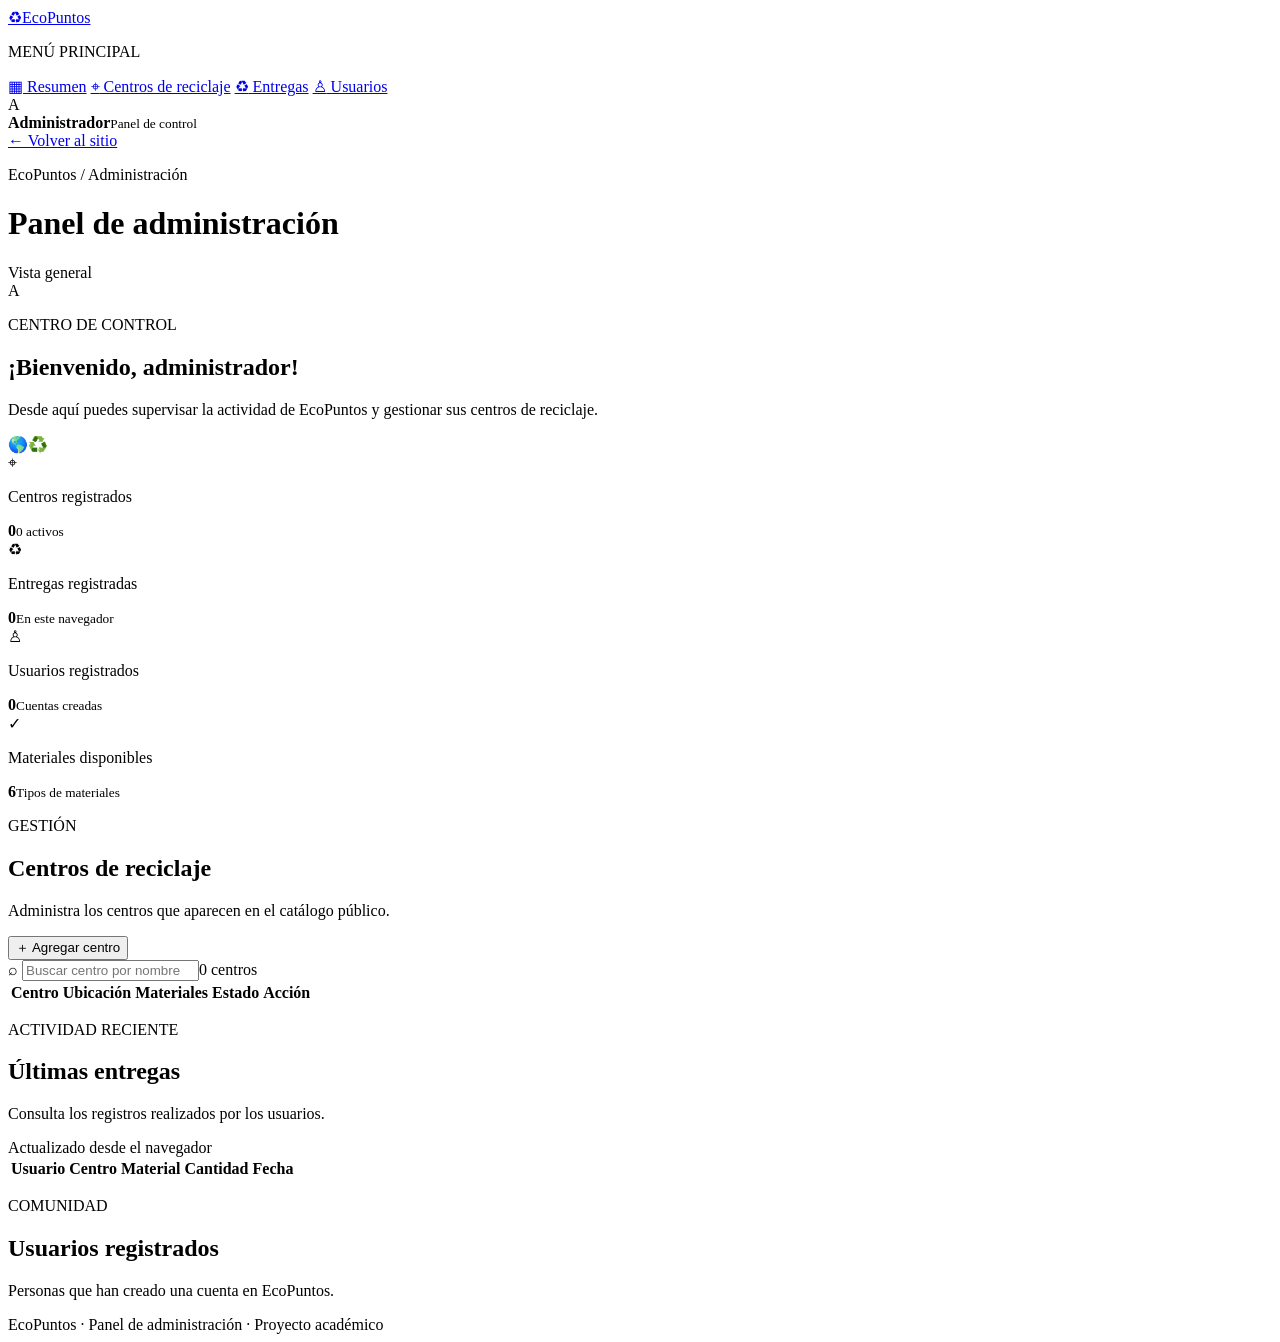
==== admin.html @ 8d101d9e "feat: agregar panel visual de administración" ====
<!doctype html>
<html lang="es">
<head>
  <meta charset="utf-8">
  <meta name="viewport" content="width=device-width, initial-scale=1">
  <meta name="description" content="Panel de administración de EcoPuntos.">
  <title>EcoPuntos | Panel de administración</title>
  <link rel="stylesheet" href="css/admin.css">
  <script src="js/centros-data.js" defer></script>
  <script src="js/admin.js" defer></script>
</head>
<body>
  <div class="admin-layout">
    <aside class="sidebar">
      <a class="brand" href="index.html"><span class="brand-icon">♻</span><span>EcoPuntos</span></a>
      <p class="sidebar-label">MENÚ PRINCIPAL</p>
      <nav class="side-nav" aria-label="Menú de administración">
        <a class="active" href="#resumen"><span>▦</span> Resumen</a>
        <a href="#centros"><span>⌖</span> Centros de reciclaje</a>
        <a href="#entregas"><span>♻</span> Entregas</a>
        <a href="#usuarios"><span>♙</span> Usuarios</a>
      </nav>
      <div class="sidebar-bottom">
        <div class="admin-profile"><div class="avatar">A</div><div><strong>Administrador</strong><small>Panel de control</small></div></div>
        <a class="back-link" href="index.html">← Volver al sitio</a>
      </div>
    </aside>

    <main class="main-content" id="resumen">
      <header class="topbar">
        <div><p class="breadcrumb">EcoPuntos / Administración</p><h1>Panel de administración</h1></div>
        <div class="topbar-right"><span class="status-dot"></span><span>Vista general</span><div class="top-avatar">A</div></div>
      </header>

      <section class="welcome-banner">
        <div><p class="eyebrow">CENTRO DE CONTROL</p><h2>¡Bienvenido, administrador!</h2><p>Desde aquí puedes supervisar la actividad de EcoPuntos y gestionar sus centros de reciclaje.</p></div>
        <div class="banner-art" aria-hidden="true">🌎<span>♻️</span></div>
      </section>

      <section class="stats-grid" aria-label="Resumen de EcoPuntos">
        <article class="stat-card"><div class="stat-icon green">⌖</div><p>Centros registrados</p><strong id="stat-centers">0</strong><small id="stat-active-centers">0 activos</small></article>
        <article class="stat-card"><div class="stat-icon blue">♻</div><p>Entregas registradas</p><strong id="stat-deliveries">0</strong><small>En este navegador</small></article>
        <article class="stat-card"><div class="stat-icon orange">♙</div><p>Usuarios registrados</p><strong id="stat-users">0</strong><small>Cuentas creadas</small></article>
        <article class="stat-card"><div class="stat-icon purple">✓</div><p>Materiales disponibles</p><strong id="stat-materials">6</strong><small>Tipos de materiales</small></article>
      </section>

      <section class="content-section" id="centros">
        <div class="section-heading"><div><p class="eyebrow">GESTIÓN</p><h2>Centros de reciclaje</h2><p>Administra los centros que aparecen en el catálogo público.</p></div><button class="primary-button" id="open-center-form" type="button">＋ Agregar centro</button></div>
        <div class="toolbar"><label class="search-box">⌕ <input id="center-search" type="search" placeholder="Buscar centro por nombre o ubicación"></label><span class="muted" id="center-count">0 centros</span></div>
        <div class="table-wrap"><table><thead><tr><th>Centro</th><th>Ubicación</th><th>Materiales</th><th>Estado</th><th>Acción</th></tr></thead><tbody id="centers-table"></tbody></table></div>
        <p class="empty-state" id="centers-empty" hidden>No se encontraron centros.</p>
      </section>

      <section class="content-section" id="entregas">
        <div class="section-heading"><div><p class="eyebrow">ACTIVIDAD RECIENTE</p><h2>Últimas entregas</h2><p>Consulta los registros realizados por los usuarios.</p></div><span class="section-tag">Actualizado desde el navegador</span></div>
        <div class="table-wrap"><table><thead><tr><th>Usuario</th><th>Centro</th><th>Material</th><th>Cantidad</th><th>Fecha</th></tr></thead><tbody id="deliveries-table"></tbody></table></div>
        <p class="empty-state" id="deliveries-empty" hidden>Aún no hay entregas registradas.</p>
      </section>

      <section class="content-section" id="usuarios">
        <div class="section-heading"><div><p class="eyebrow">COMUNIDAD</p><h2>Usuarios registrados</h2><p>Personas que han creado una cuenta en EcoPuntos.</p></div></div>
        <div class="users-grid" id="users-grid"></div>
        <p class="empty-state" id="users-empty" hidden>Aún no hay usuarios registrados.</p>
      </section>

      <footer class="admin-footer">EcoPuntos · Panel de administración · Proyecto académico</footer>
    </main>
  </div>

  <dialog class="center-dialog" id="center-dialog">
    <form id="center-form" method="dialog">
      <div class="dialog-heading"><div><p class="eyebrow">GESTIÓN DE CENTROS</p><h2 id="dialog-title">Agregar centro</h2></div><button class="close-button" id="close-center-form" type="button" aria-label="Cerrar">×</button></div>
      <label>Nombre del centro<input id="center-name" required maxlength="70" placeholder="Ej. Centro de reciclaje"></label>
      <label>Ubicación<input id="center-location" required maxlength="100" placeholder="Ej. Monterrey, Nuevo León"></label>
      <label>Descripción<textarea id="center-description" rows="3" placeholder="Describe brevemente el centro"></textarea></label>
      <fieldset><legend>Materiales que recibe</legend>
        <div class="material-options">
          <label><input type="checkbox" value="plastico"> Plástico</label><label><input type="checkbox" value="papel"> Papel</label>
          <label><input type="checkbox" value="carton"> Cartón</label><label><input type="checkbox" value="vidrio"> Vidrio</label>
          <label><input type="checkbox" value="metal"> Metal</label><label><input type="checkbox" value="electronicos"> Electrónicos</label>
        </div>
      </fieldset>
      <p class="form-message" id="center-form-message" role="status"></p>
      <div class="dialog-actions"><button class="secondary-button" id="cancel-center-form" type="button">Cancelar</button><button class="primary-button" id="save-center" type="submit">Guardar centro</button></div>
    </form>
  </dialog>
</body>
</html>
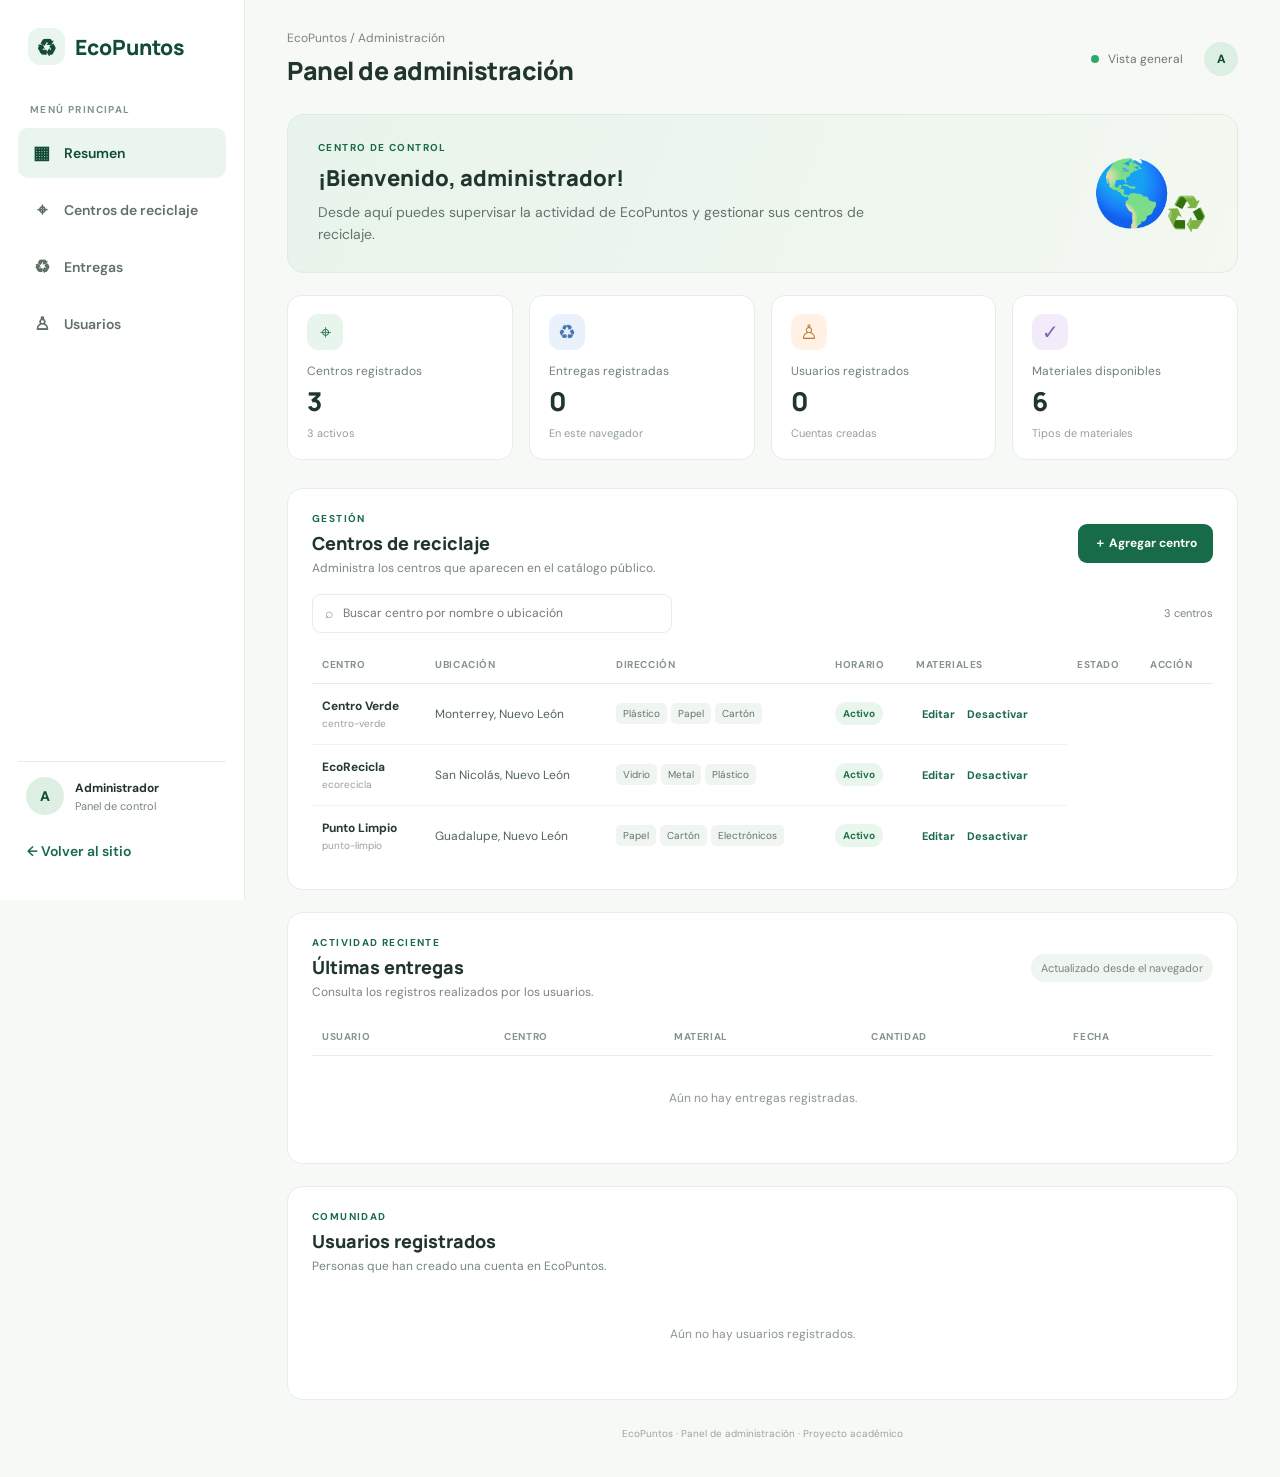
==== commit 76357bdd: "feat: agregar direccion y horario a la gestion de centros" ====
--- a/admin.html
+++ b/admin.html
@@ -47,7 +47,7 @@
       <section class="content-section" id="centros">
         <div class="section-heading"><div><p class="eyebrow">GESTIÓN</p><h2>Centros de reciclaje</h2><p>Administra los centros que aparecen en el catálogo público.</p></div><button class="primary-button" id="open-center-form" type="button">＋ Agregar centro</button></div>
         <div class="toolbar"><label class="search-box">⌕ <input id="center-search" type="search" placeholder="Buscar centro por nombre o ubicación"></label><span class="muted" id="center-count">0 centros</span></div>
-        <div class="table-wrap"><table><thead><tr><th>Centro</th><th>Ubicación</th><th>Materiales</th><th>Estado</th><th>Acción</th></tr></thead><tbody id="centers-table"></tbody></table></div>
+        <div class="table-wrap"><table><thead><tr><th>Centro</th><th>Ubicación</th><th>Dirección</th><th>Horario</th><th>Materiales</th><th>Estado</th><th>Acción</th></tr></thead><tbody id="centers-table"></tbody></table></div>
         <p class="empty-state" id="centers-empty" hidden>No se encontraron centros.</p>
       </section>
 
@@ -71,7 +71,9 @@
     <form id="center-form" method="dialog">
       <div class="dialog-heading"><div><p class="eyebrow">GESTIÓN DE CENTROS</p><h2 id="dialog-title">Agregar centro</h2></div><button class="close-button" id="close-center-form" type="button" aria-label="Cerrar">×</button></div>
       <label>Nombre del centro<input id="center-name" required maxlength="70" placeholder="Ej. Centro de reciclaje"></label>
-      <label>Ubicación<input id="center-location" required maxlength="100" placeholder="Ej. Monterrey, Nuevo León"></label>
+      <label>Ubicación general<input id="center-location" required maxlength="100" placeholder="Ej. Monterrey, Nuevo León"></label>
+      <label>Dirección completa<input id="center-address" maxlength="180" placeholder="Calle, número, colonia y código postal"></label>
+      <label>Horario de atención<input id="center-schedule" maxlength="120" placeholder="Ej. Lunes a viernes, 9:00 a 18:00"></label>
       <label>Descripción<textarea id="center-description" rows="3" placeholder="Describe brevemente el centro"></textarea></label>
       <fieldset><legend>Materiales que recibe</legend>
         <div class="material-options">
--- a/css/admin.css
+++ b/css/admin.css
@@ -0,0 +1,5 @@
+@import url('https://fonts.googleapis.com/css2?family=DM+Sans:wght@400;500;600;700&family=Manrope:wght@500;600;700;800&display=swap');
+:root{--green:#176b48;--green-dark:#124c37;--green-light:#e9f5ed;--ink:#20352b;--muted:#78867e;--line:#e7ede8;--surface:#fff;--bg:#f6f9f6}
+*{box-sizing:border-box}html{scroll-behavior:smooth}body{margin:0;background:var(--bg);color:var(--ink);font-family:'DM Sans',Arial,sans-serif;font-size:14px}.admin-layout{min-height:100vh}.sidebar{width:245px;position:fixed;inset:0 auto 0 0;background:#fff;border-right:1px solid var(--line);padding:28px 18px;display:flex;flex-direction:column;z-index:5}.brand{display:flex;align-items:center;gap:10px;color:var(--green-dark);font:800 21px Manrope,sans-serif;text-decoration:none;padding:0 10px 38px}.brand-icon{display:grid;place-items:center;width:37px;height:37px;border-radius:12px;background:var(--green-light);font-size:23px}.sidebar-label,.eyebrow{font-size:10px;letter-spacing:1.4px;font-weight:700;color:#84948a}.sidebar-label{padding:0 12px;margin:0 0 12px}.side-nav{display:grid;gap:7px}.side-nav a{display:flex;align-items:center;gap:13px;padding:13px 14px;border-radius:10px;color:#617067;text-decoration:none;font-weight:600;transition:.2s}.side-nav a span{width:19px;text-align:center;font-size:18px}.side-nav a:hover,.side-nav a.active{background:var(--green-light);color:var(--green-dark)}.sidebar-bottom{margin-top:auto}.admin-profile{display:flex;align-items:center;gap:11px;padding:15px 8px;border-top:1px solid var(--line)}.avatar,.top-avatar{display:grid;place-items:center;border-radius:50%;background:#dcefe2;color:var(--green-dark);font-weight:800}.avatar{width:38px;height:38px}.admin-profile strong,.admin-profile small{display:block}.admin-profile strong{font-size:12px}.admin-profile small{font-size:11px;color:var(--muted);margin-top:3px}.back-link{display:block;padding:12px 9px;color:var(--green);text-decoration:none;font-weight:600}.main-content{max-width:1500px;margin-left:245px;padding:30px 42px 22px}.topbar{display:flex;align-items:center;justify-content:space-between;margin-bottom:26px}.breadcrumb{font-size:12px;color:var(--muted);margin:0 0 7px}.topbar h1{font:800 25px Manrope,sans-serif;margin:0;letter-spacing:-.5px}.topbar-right{display:flex;align-items:center;gap:9px;color:#6d7b72;font-size:12px}.status-dot{width:8px;height:8px;border-radius:50%;background:#2eaa68}.top-avatar{width:34px;height:34px;margin-left:12px}.welcome-banner{background:linear-gradient(110deg,#e8f4eb,#f3f8f1);border:1px solid #dcecdf;border-radius:17px;padding:26px 30px;display:flex;justify-content:space-between;align-items:center;overflow:hidden}.welcome-banner .eyebrow{color:var(--green);margin:0 0 9px}.welcome-banner h2{font:800 22px Manrope,sans-serif;margin:0 0 8px}.welcome-banner p:last-child{margin:0;color:#62746a;max-width:590px;line-height:1.6}.banner-art{font-size:64px;position:relative;padding:0 35px 0 15px}.banner-art span{font-size:33px;position:absolute;right:0;bottom:0}.stats-grid{display:grid;grid-template-columns:repeat(4,minmax(0,1fr));gap:16px;margin:22px 0 28px}.stat-card{background:#fff;border:1px solid var(--line);border-radius:14px;padding:18px 19px;min-height:140px}.stat-icon{width:36px;height:36px;border-radius:11px;display:grid;place-items:center;font-size:20px;margin-bottom:13px}.stat-icon.green{background:#e8f5ec;color:#24764d}.stat-icon.blue{background:#e9f1fb;color:#4776b4}.stat-icon.orange{background:#fff2e4;color:#bd7834}.stat-icon.purple{background:#f1ebfa;color:#8061ae}.stat-card p{margin:0;color:#718077;font-size:12px}.stat-card strong{display:block;font:800 26px Manrope,sans-serif;margin:4px 0}.stat-card small{font-size:11px;color:#95a198}.content-section{background:#fff;border:1px solid var(--line);border-radius:15px;padding:23px 24px;margin-bottom:22px;scroll-margin-top:20px}.section-heading{display:flex;justify-content:space-between;align-items:center;gap:20px;margin-bottom:18px}.section-heading .eyebrow{color:var(--green);margin:0 0 6px}.section-heading h2{font:800 18px Manrope,sans-serif;margin:0 0 5px}.section-heading p:not(.eyebrow){margin:0;color:var(--muted);font-size:12px}.primary-button,.secondary-button{border:0;border-radius:9px;padding:11px 16px;font:700 12px 'DM Sans',sans-serif;cursor:pointer;text-decoration:none;display:inline-flex;align-items:center;justify-content:center;transition:.2s}.primary-button{background:var(--green);color:white}.primary-button:hover{background:var(--green-dark)}.secondary-button{background:#eef3ef;color:#53645a}.toolbar{display:flex;justify-content:space-between;align-items:center;margin-bottom:13px}.search-box{display:flex;align-items:center;gap:8px;border:1px solid var(--line);border-radius:9px;padding:0 12px;color:#829087;width:min(360px,100%);height:39px}.search-box input{border:0;outline:0;width:100%;font:12px 'DM Sans',sans-serif;color:var(--ink)}.muted,.section-tag{color:var(--muted);font-size:11px}.section-tag{background:#f0f5f1;border-radius:20px;padding:7px 10px}.table-wrap{overflow-x:auto}table{width:100%;border-collapse:collapse;min-width:650px}th{text-align:left;color:#87948c;font-size:10px;letter-spacing:.6px;text-transform:uppercase;font-weight:700;padding:12px 10px;border-bottom:1px solid var(--line)}td{padding:14px 10px;border-bottom:1px solid #f0f3f0;color:#53645a;font-size:12px}tbody tr:last-child td{border-bottom:0}.center-name{font-weight:700;color:#263a2f}.center-sub{display:block;color:#97a198;font-size:10px;margin-top:3px}.material-chips{display:flex;gap:4px;flex-wrap:wrap}.chip{background:#f0f5f1;color:#62756a;padding:4px 7px;border-radius:5px;font-size:10px}.state{display:inline-flex;align-items:center;gap:5px;padding:5px 8px;border-radius:20px;font-size:10px;font-weight:700}.state.active{background:#e8f6ed;color:#237349}.state.inactive{background:#f1f2f1;color:#7e8982}.action-button{border:0;background:transparent;color:var(--green);font:700 11px 'DM Sans',sans-serif;cursor:pointer;padding:6px}.action-button:hover{text-decoration:underline}.empty-state{padding:22px;text-align:center;color:#89968e;font-size:12px}.users-grid{display:grid;grid-template-columns:repeat(3,minmax(0,1fr));gap:10px}.user-card{display:flex;align-items:center;gap:10px;padding:12px;border:1px solid var(--line);border-radius:10px;min-width:0}.user-avatar{width:34px;height:34px;border-radius:50%;background:#eaf4ec;color:var(--green);display:grid;place-items:center;font-weight:800;flex:none}.user-card strong,.user-card small{display:block;overflow:hidden;text-overflow:ellipsis;white-space:nowrap}.user-card strong{font-size:11px}.user-card small{font-size:10px;color:var(--muted);margin-top:4px}.admin-footer{text-align:center;color:#9aa59e;font-size:10px;padding:5px 0 15px}.center-dialog{border:0;border-radius:16px;padding:0;width:min(520px,calc(100% - 28px));box-shadow:0 20px 70px #102c1e38}.center-dialog::backdrop{background:#14251d80;backdrop-filter:blur(2px)}.center-dialog form{padding:25px}.dialog-heading{display:flex;justify-content:space-between;align-items:flex-start;margin-bottom:20px}.dialog-heading .eyebrow{color:var(--green);margin:0 0 6px}.dialog-heading h2{font:800 19px Manrope,sans-serif;margin:0}.close-button{border:0;background:#f0f4f1;border-radius:50%;width:30px;height:30px;font-size:20px;cursor:pointer;color:#65746a}.center-dialog form>label{display:block;font-size:12px;font-weight:700;margin:13px 0;color:#526259}.center-dialog input:not([type=checkbox]),.center-dialog textarea{display:block;width:100%;margin-top:7px;border:1px solid #dfe8e1;border-radius:8px;padding:11px;font:12px 'DM Sans',sans-serif;color:var(--ink);outline-color:#7ab28d}.center-dialog textarea{resize:vertical}.center-dialog fieldset{border:1px solid var(--line);border-radius:9px;margin-top:16px;padding:12px}.center-dialog legend{font-size:12px;font-weight:700;color:#526259;padding:0 5px}.material-options{display:grid;grid-template-columns:1fr 1fr;gap:10px}.material-options label{font-size:11px;color:#627168}.material-options input{accent-color:var(--green)}.form-message{font-size:11px;color:#b14d3e;min-height:15px}.dialog-actions{display:flex;justify-content:flex-end;gap:8px;margin-top:14px}
+@media(max-width:1050px){.main-content{padding:25px 25px;margin-left:220px}.sidebar{width:220px}.stats-grid{grid-template-columns:repeat(2,1fr)}.users-grid{grid-template-columns:repeat(2,1fr)}}
+@media(max-width:700px){.sidebar{position:static;width:auto;padding:14px 16px;border-right:0;border-bottom:1px solid var(--line)}.brand{padding:0 5px 12px}.sidebar-label,.sidebar-bottom{display:none}.side-nav{display:flex;overflow-x:auto}.side-nav a{white-space:nowrap;padding:9px 11px;font-size:11px}.side-nav a span{font-size:15px}.main-content{margin:0;padding:22px 14px}.topbar h1{font-size:20px}.topbar-right{font-size:0}.top-avatar{font-size:12px}.welcome-banner{padding:20px}.welcome-banner h2{font-size:18px}.welcome-banner p:last-child{font-size:11px}.banner-art{font-size:43px;padding-right:15px}.banner-art span{font-size:23px}.stats-grid{gap:9px}.stat-card{padding:13px;min-height:128px}.stat-card strong{font-size:22px}.content-section{padding:17px 13px}.section-heading{align-items:flex-start;flex-direction:column}.section-heading .primary-button{width:100%}.section-tag{align-self:flex-start}.users-grid{grid-template-columns:1fr}.toolbar{align-items:flex-start;gap:8px;flex-direction:column}.search-box{width:100%}}
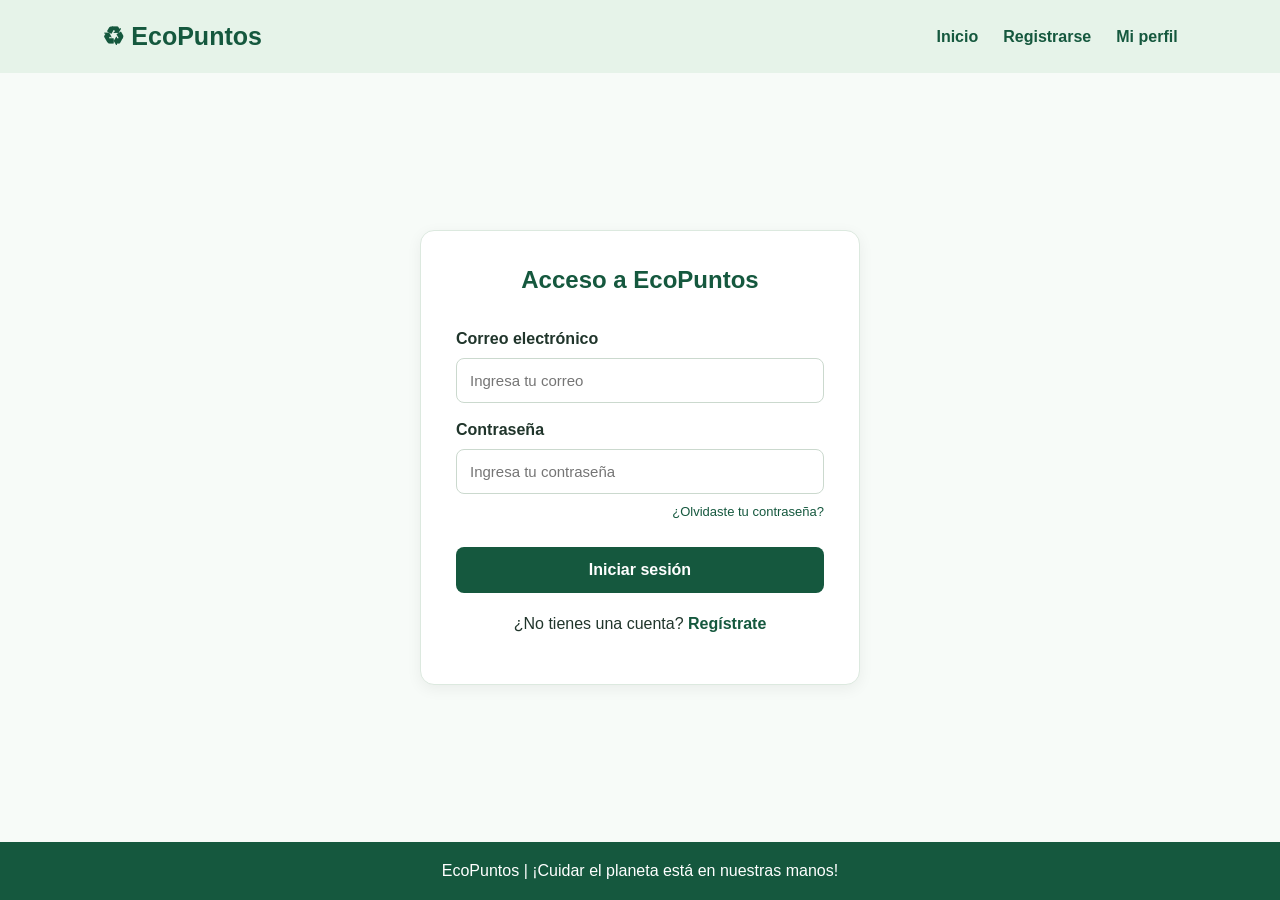
==== commit 6df14064: "feat: SCRUM-92 SCRUM-93 datos compartidos y optimización de carga SCRUM-92 (entregas, historial, per" ====
--- a/admin.html
+++ b/admin.html
@@ -5,6 +5,9 @@
   <meta name="viewport" content="width=device-width, initial-scale=1">
   <meta name="description" content="Panel de administración de EcoPuntos.">
   <title>EcoPuntos | Panel de administración</title>
+  <link rel="preconnect" href="https://fonts.googleapis.com">
+  <link rel="preconnect" href="https://fonts.gstatic.com" crossorigin>
+  <link rel="stylesheet" href="https://fonts.googleapis.com/css2?family=DM+Sans:wght@400;500;600;700&family=Manrope:wght@500;600;700;800&display=swap">
   <link rel="stylesheet" href="css/admin.css">
   <script src="js/centros-data.js" defer></script>
   <script src="js/admin.js" defer></script>
--- a/css/admin.css
+++ b/css/admin.css
@@ -1,5 +1,7 @@
-@import url('https://fonts.googleapis.com/css2?family=DM+Sans:wght@400;500;600;700&family=Manrope:wght@500;600;700;800&display=swap');
 :root{--green:#176b48;--green-dark:#124c37;--green-light:#e9f5ed;--ink:#20352b;--muted:#78867e;--line:#e7ede8;--surface:#fff;--bg:#f6f9f6}
 *{box-sizing:border-box}html{scroll-behavior:smooth}body{margin:0;background:var(--bg);color:var(--ink);font-family:'DM Sans',Arial,sans-serif;font-size:14px}.admin-layout{min-height:100vh}.sidebar{width:245px;position:fixed;inset:0 auto 0 0;background:#fff;border-right:1px solid var(--line);padding:28px 18px;display:flex;flex-direction:column;z-index:5}.brand{display:flex;align-items:center;gap:10px;color:var(--green-dark);font:800 21px Manrope,sans-serif;text-decoration:none;padding:0 10px 38px}.brand-icon{display:grid;place-items:center;width:37px;height:37px;border-radius:12px;background:var(--green-light);font-size:23px}.sidebar-label,.eyebrow{font-size:10px;letter-spacing:1.4px;font-weight:700;color:#84948a}.sidebar-label{padding:0 12px;margin:0 0 12px}.side-nav{display:grid;gap:7px}.side-nav a{display:flex;align-items:center;gap:13px;padding:13px 14px;border-radius:10px;color:#617067;text-decoration:none;font-weight:600;transition:.2s}.side-nav a span{width:19px;text-align:center;font-size:18px}.side-nav a:hover,.side-nav a.active{background:var(--green-light);color:var(--green-dark)}.sidebar-bottom{margin-top:auto}.admin-profile{display:flex;align-items:center;gap:11px;padding:15px 8px;border-top:1px solid var(--line)}.avatar,.top-avatar{display:grid;place-items:center;border-radius:50%;background:#dcefe2;color:var(--green-dark);font-weight:800}.avatar{width:38px;height:38px}.admin-profile strong,.admin-profile small{display:block}.admin-profile strong{font-size:12px}.admin-profile small{font-size:11px;color:var(--muted);margin-top:3px}.back-link{display:block;padding:12px 9px;color:var(--green);text-decoration:none;font-weight:600}.main-content{max-width:1500px;margin-left:245px;padding:30px 42px 22px}.topbar{display:flex;align-items:center;justify-content:space-between;margin-bottom:26px}.breadcrumb{font-size:12px;color:var(--muted);margin:0 0 7px}.topbar h1{font:800 25px Manrope,sans-serif;margin:0;letter-spacing:-.5px}.topbar-right{display:flex;align-items:center;gap:9px;color:#6d7b72;font-size:12px}.status-dot{width:8px;height:8px;border-radius:50%;background:#2eaa68}.top-avatar{width:34px;height:34px;margin-left:12px}.welcome-banner{background:linear-gradient(110deg,#e8f4eb,#f3f8f1);border:1px solid #dcecdf;border-radius:17px;padding:26px 30px;display:flex;justify-content:space-between;align-items:center;overflow:hidden}.welcome-banner .eyebrow{color:var(--green);margin:0 0 9px}.welcome-banner h2{font:800 22px Manrope,sans-serif;margin:0 0 8px}.welcome-banner p:last-child{margin:0;color:#62746a;max-width:590px;line-height:1.6}.banner-art{font-size:64px;position:relative;padding:0 35px 0 15px}.banner-art span{font-size:33px;position:absolute;right:0;bottom:0}.stats-grid{display:grid;grid-template-columns:repeat(4,minmax(0,1fr));gap:16px;margin:22px 0 28px}.stat-card{background:#fff;border:1px solid var(--line);border-radius:14px;padding:18px 19px;min-height:140px}.stat-icon{width:36px;height:36px;border-radius:11px;display:grid;place-items:center;font-size:20px;margin-bottom:13px}.stat-icon.green{background:#e8f5ec;color:#24764d}.stat-icon.blue{background:#e9f1fb;color:#4776b4}.stat-icon.orange{background:#fff2e4;color:#bd7834}.stat-icon.purple{background:#f1ebfa;color:#8061ae}.stat-card p{margin:0;color:#718077;font-size:12px}.stat-card strong{display:block;font:800 26px Manrope,sans-serif;margin:4px 0}.stat-card small{font-size:11px;color:#95a198}.content-section{background:#fff;border:1px solid var(--line);border-radius:15px;padding:23px 24px;margin-bottom:22px;scroll-margin-top:20px}.section-heading{display:flex;justify-content:space-between;align-items:center;gap:20px;margin-bottom:18px}.section-heading .eyebrow{color:var(--green);margin:0 0 6px}.section-heading h2{font:800 18px Manrope,sans-serif;margin:0 0 5px}.section-heading p:not(.eyebrow){margin:0;color:var(--muted);font-size:12px}.primary-button,.secondary-button{border:0;border-radius:9px;padding:11px 16px;font:700 12px 'DM Sans',sans-serif;cursor:pointer;text-decoration:none;display:inline-flex;align-items:center;justify-content:center;transition:.2s}.primary-button{background:var(--green);color:white}.primary-button:hover{background:var(--green-dark)}.secondary-button{background:#eef3ef;color:#53645a}.toolbar{display:flex;justify-content:space-between;align-items:center;margin-bottom:13px}.search-box{display:flex;align-items:center;gap:8px;border:1px solid var(--line);border-radius:9px;padding:0 12px;color:#829087;width:min(360px,100%);height:39px}.search-box input{border:0;outline:0;width:100%;font:12px 'DM Sans',sans-serif;color:var(--ink)}.muted,.section-tag{color:var(--muted);font-size:11px}.section-tag{background:#f0f5f1;border-radius:20px;padding:7px 10px}.table-wrap{overflow-x:auto}table{width:100%;border-collapse:collapse;min-width:650px}th{text-align:left;color:#87948c;font-size:10px;letter-spacing:.6px;text-transform:uppercase;font-weight:700;padding:12px 10px;border-bottom:1px solid var(--line)}td{padding:14px 10px;border-bottom:1px solid #f0f3f0;color:#53645a;font-size:12px}tbody tr:last-child td{border-bottom:0}.center-name{font-weight:700;color:#263a2f}.center-sub{display:block;color:#97a198;font-size:10px;margin-top:3px}.material-chips{display:flex;gap:4px;flex-wrap:wrap}.chip{background:#f0f5f1;color:#62756a;padding:4px 7px;border-radius:5px;font-size:10px}.state{display:inline-flex;align-items:center;gap:5px;padding:5px 8px;border-radius:20px;font-size:10px;font-weight:700}.state.active{background:#e8f6ed;color:#237349}.state.inactive{background:#f1f2f1;color:#7e8982}.action-button{border:0;background:transparent;color:var(--green);font:700 11px 'DM Sans',sans-serif;cursor:pointer;padding:6px}.action-button:hover{text-decoration:underline}.empty-state{padding:22px;text-align:center;color:#89968e;font-size:12px}.users-grid{display:grid;grid-template-columns:repeat(3,minmax(0,1fr));gap:10px}.user-card{display:flex;align-items:center;gap:10px;padding:12px;border:1px solid var(--line);border-radius:10px;min-width:0}.user-avatar{width:34px;height:34px;border-radius:50%;background:#eaf4ec;color:var(--green);display:grid;place-items:center;font-weight:800;flex:none}.user-card strong,.user-card small{display:block;overflow:hidden;text-overflow:ellipsis;white-space:nowrap}.user-card strong{font-size:11px}.user-card small{font-size:10px;color:var(--muted);margin-top:4px}.admin-footer{text-align:center;color:#9aa59e;font-size:10px;padding:5px 0 15px}.center-dialog{border:0;border-radius:16px;padding:0;width:min(520px,calc(100% - 28px));box-shadow:0 20px 70px #102c1e38}.center-dialog::backdrop{background:#14251d80;backdrop-filter:blur(2px)}.center-dialog form{padding:25px}.dialog-heading{display:flex;justify-content:space-between;align-items:flex-start;margin-bottom:20px}.dialog-heading .eyebrow{color:var(--green);margin:0 0 6px}.dialog-heading h2{font:800 19px Manrope,sans-serif;margin:0}.close-button{border:0;background:#f0f4f1;border-radius:50%;width:30px;height:30px;font-size:20px;cursor:pointer;color:#65746a}.center-dialog form>label{display:block;font-size:12px;font-weight:700;margin:13px 0;color:#526259}.center-dialog input:not([type=checkbox]),.center-dialog textarea{display:block;width:100%;margin-top:7px;border:1px solid #dfe8e1;border-radius:8px;padding:11px;font:12px 'DM Sans',sans-serif;color:var(--ink);outline-color:#7ab28d}.center-dialog textarea{resize:vertical}.center-dialog fieldset{border:1px solid var(--line);border-radius:9px;margin-top:16px;padding:12px}.center-dialog legend{font-size:12px;font-weight:700;color:#526259;padding:0 5px}.material-options{display:grid;grid-template-columns:1fr 1fr;gap:10px}.material-options label{font-size:11px;color:#627168}.material-options input{accent-color:var(--green)}.form-message{font-size:11px;color:#b14d3e;min-height:15px}.dialog-actions{display:flex;justify-content:flex-end;gap:8px;margin-top:14px}
 @media(max-width:1050px){.main-content{padding:25px 25px;margin-left:220px}.sidebar{width:220px}.stats-grid{grid-template-columns:repeat(2,1fr)}.users-grid{grid-template-columns:repeat(2,1fr)}}
 @media(max-width:700px){.sidebar{position:static;width:auto;padding:14px 16px;border-right:0;border-bottom:1px solid var(--line)}.brand{padding:0 5px 12px}.sidebar-label,.sidebar-bottom{display:none}.side-nav{display:flex;overflow-x:auto}.side-nav a{white-space:nowrap;padding:9px 11px;font-size:11px}.side-nav a span{font-size:15px}.main-content{margin:0;padding:22px 14px}.topbar h1{font-size:20px}.topbar-right{font-size:0}.top-avatar{font-size:12px}.welcome-banner{padding:20px}.welcome-banner h2{font-size:18px}.welcome-banner p:last-child{font-size:11px}.banner-art{font-size:43px;padding-right:15px}.banner-art span{font-size:23px}.stats-grid{gap:9px}.stat-card{padding:13px;min-height:128px}.stat-card strong{font-size:22px}.content-section{padding:17px 13px}.section-heading{align-items:flex-start;flex-direction:column}.section-heading .primary-button{width:100%}.section-tag{align-self:flex-start}.users-grid{grid-template-columns:1fr}.toolbar{align-items:flex-start;gap:8px;flex-direction:column}.search-box{width:100%}}
+
+/* Campos adicionales de dirección y horario en el formulario de centros. */
+.center-dialog form>label{line-height:1.4}.center-dialog input::placeholder,.center-dialog textarea::placeholder{color:#a0aaa3}
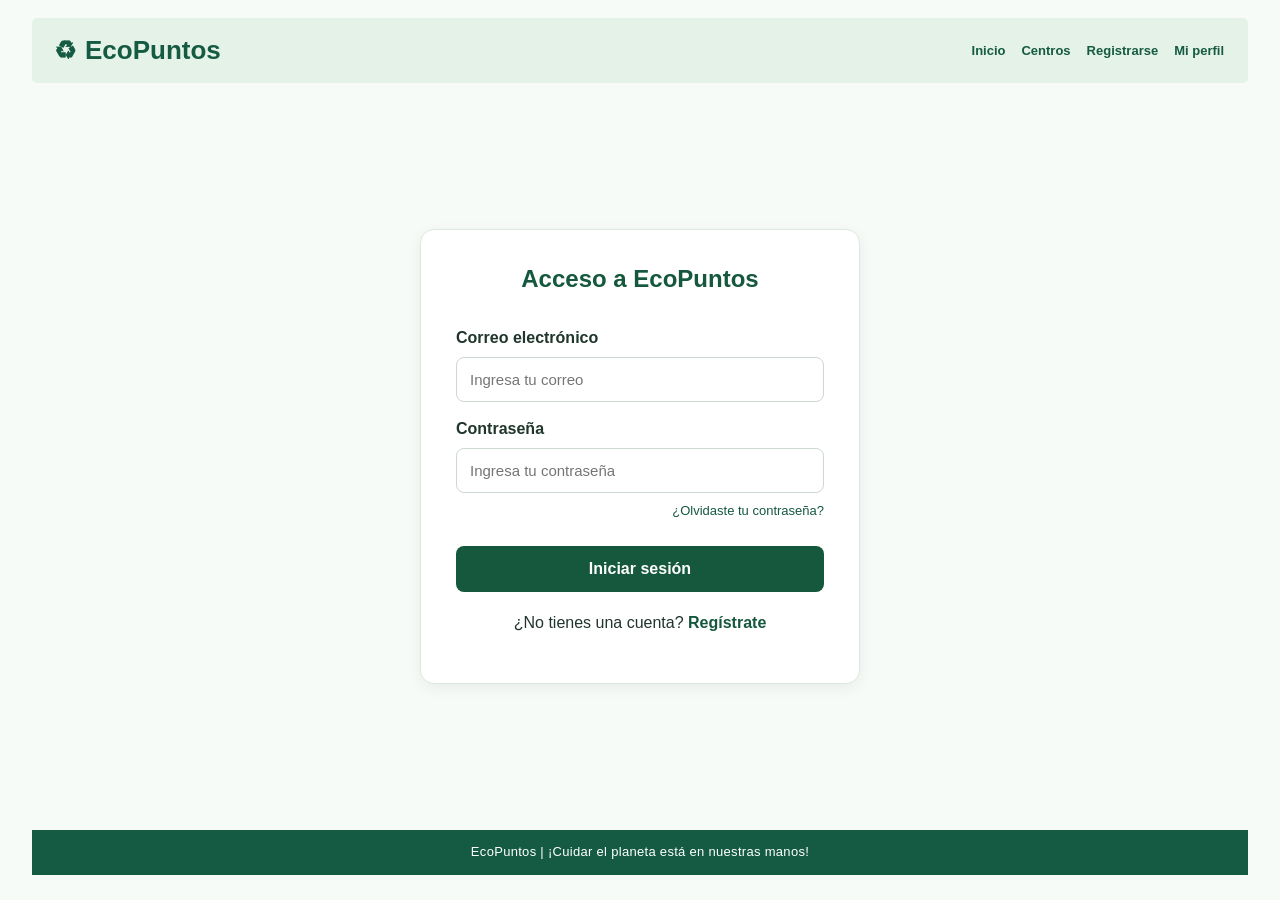
==== commit 862e49b1: "Agrega avisos visuales para secciones sin registros" ====
--- a/admin.html
+++ b/admin.html
@@ -51,19 +51,19 @@
         <div class="section-heading"><div><p class="eyebrow">GESTIÓN</p><h2>Centros de reciclaje</h2><p>Administra los centros que aparecen en el catálogo público.</p></div><button class="primary-button" id="open-center-form" type="button">＋ Agregar centro</button></div>
         <div class="toolbar"><label class="search-box">⌕ <input id="center-search" type="search" placeholder="Buscar centro por nombre o ubicación"></label><span class="muted" id="center-count">0 centros</span></div>
         <div class="table-wrap"><table><thead><tr><th>Centro</th><th>Ubicación</th><th>Dirección</th><th>Horario</th><th>Materiales</th><th>Estado</th><th>Acción</th></tr></thead><tbody id="centers-table"></tbody></table></div>
-        <p class="empty-state" id="centers-empty" hidden>No se encontraron centros.</p>
+        <div class="empty-state" id="centers-empty" role="status" hidden><span class="empty-state-icon" aria-hidden="true">⌕</span><strong>No hay centros para mostrar</strong><p>Cuando se registren centros, aparecerán en esta sección.</p></div>
       </section>
 
       <section class="content-section" id="entregas">
         <div class="section-heading"><div><p class="eyebrow">ACTIVIDAD RECIENTE</p><h2>Últimas entregas</h2><p>Consulta los registros realizados por los usuarios.</p></div><span class="section-tag">Actualizado desde el navegador</span></div>
         <div class="table-wrap"><table><thead><tr><th>Usuario</th><th>Centro</th><th>Material</th><th>Cantidad</th><th>Fecha</th></tr></thead><tbody id="deliveries-table"></tbody></table></div>
-        <p class="empty-state" id="deliveries-empty" hidden>Aún no hay entregas registradas.</p>
+        <div class="empty-state" id="deliveries-empty" role="status" hidden><span class="empty-state-icon" aria-hidden="true">♻</span><strong>Aún no hay entregas registradas</strong><p>Las entregas realizadas por los usuarios aparecerán aquí.</p></div>
       </section>
 
       <section class="content-section" id="usuarios">
         <div class="section-heading"><div><p class="eyebrow">COMUNIDAD</p><h2>Usuarios registrados</h2><p>Personas que han creado una cuenta en EcoPuntos.</p></div></div>
         <div class="users-grid" id="users-grid"></div>
-        <p class="empty-state" id="users-empty" hidden>Aún no hay usuarios registrados.</p>
+        <div class="empty-state" id="users-empty" role="status" hidden><span class="empty-state-icon" aria-hidden="true">♙</span><strong>Aún no hay usuarios registrados</strong><p>Cuando alguien cree una cuenta en EcoPuntos, sus datos aparecerán aquí.</p></div>
       </section>
 
       <footer class="admin-footer">EcoPuntos · Panel de administración · Proyecto académico</footer>
--- a/css/admin.css
+++ b/css/admin.css
@@ -5,3 +5,95 @@
 
 /* Campos adicionales de dirección y horario en el formulario de centros. */
 .center-dialog form>label{line-height:1.4}.center-dialog input::placeholder,.center-dialog textarea::placeholder{color:#a0aaa3}
+
+
+/* Sprint 5: refinamiento visual de controles y panel administrativo. */
+button, input, select, textarea { font: inherit; }
+button, .primary-button, .action-button, .secondary-button {
+  transition: background-color .18s ease, color .18s ease, box-shadow .18s ease, transform .18s ease;
+}
+button:focus-visible, a:focus-visible, input:focus-visible, select:focus-visible, textarea:focus-visible {
+  outline: 3px solid #e6b94f;
+  outline-offset: 3px;
+}
+input:not([type="checkbox"]), select, textarea {
+  border-radius: 9px;
+  transition: border-color .18s ease, box-shadow .18s ease;
+}
+input:not([type="checkbox"]):focus, select:focus, textarea:focus {
+  border-color: #26734d;
+  box-shadow: 0 0 0 3px rgba(38,115,77,.13);
+}
+button:not(:disabled):hover, .action-button:hover, .primary-button:hover {
+  transform: translateY(-1px);
+  filter: brightness(.96);
+}
+.stat-card, .content-section, .user-card {
+  transition: box-shadow .2s ease, transform .2s ease;
+}
+.stat-card:hover, .user-card:hover {
+  box-shadow: 0 12px 28px rgba(21,91,67,.12);
+}
+.center-dialog {
+  width: min(94vw, 560px);
+  max-height: 88vh;
+  overflow: auto;
+  border: 1px solid #dce9df;
+  border-radius: 16px;
+  box-shadow: 0 22px 70px rgba(12,45,29,.22);
+}
+.center-dialog::backdrop { background: rgba(13,39,28,.58); backdrop-filter: blur(3px); }
+@media (prefers-reduced-motion: reduce) {
+  *, *::before, *::after { scroll-behavior: auto !important; transition-duration: .01ms !important; animation-duration: .01ms !important; }
+}
+
+
+/* Sprint 5: adaptación del panel administrativo a tabletas y celulares. */
+@media (max-width: 760px) {
+  .sidebar {
+    position: relative;
+    inset: auto;
+    width: 100%;
+    min-height: auto;
+    padding: 16px;
+    border-right: 0;
+    border-bottom: 1px solid var(--line);
+  }
+  .brand { padding: 0 8px 14px; }
+  .side-nav {
+    display: flex;
+    flex-wrap: wrap;
+    gap: 6px;
+  }
+  .side-nav a {
+    flex: 1 1 145px;
+    padding: 10px;
+  }
+  .sidebar-bottom { margin-top: 12px; }
+  .admin-profile { padding: 10px 8px; }
+  .main-content {
+    margin-left: 0;
+    padding: 22px 18px;
+  }
+  .stats-grid { grid-template-columns: repeat(2, minmax(0, 1fr)); }
+  .users-grid { grid-template-columns: repeat(2, minmax(0, 1fr)); }
+  .welcome-banner { gap: 12px; padding: 22px; }
+  .banner-art { font-size: 48px; padding-right: 25px; }
+}
+@media (max-width: 520px) {
+  .main-content { padding: 16px 12px; }
+  .topbar, .section-heading {
+    align-items: flex-start;
+    flex-direction: column;
+    gap: 12px;
+  }
+  .topbar h1 { font-size: 21px; }
+  .topbar-right { align-self: flex-end; }
+  .welcome-banner { padding: 18px; }
+  .banner-art { display: none; }
+  .stats-grid, .users-grid { grid-template-columns: 1fr; }
+  .content-section { padding: 17px 14px; }
+  .toolbar { align-items: stretch; flex-direction: column; gap: 10px; }
+  .search-box { width: 100%; }
+  .dialog-actions { flex-wrap: wrap; }
+}
